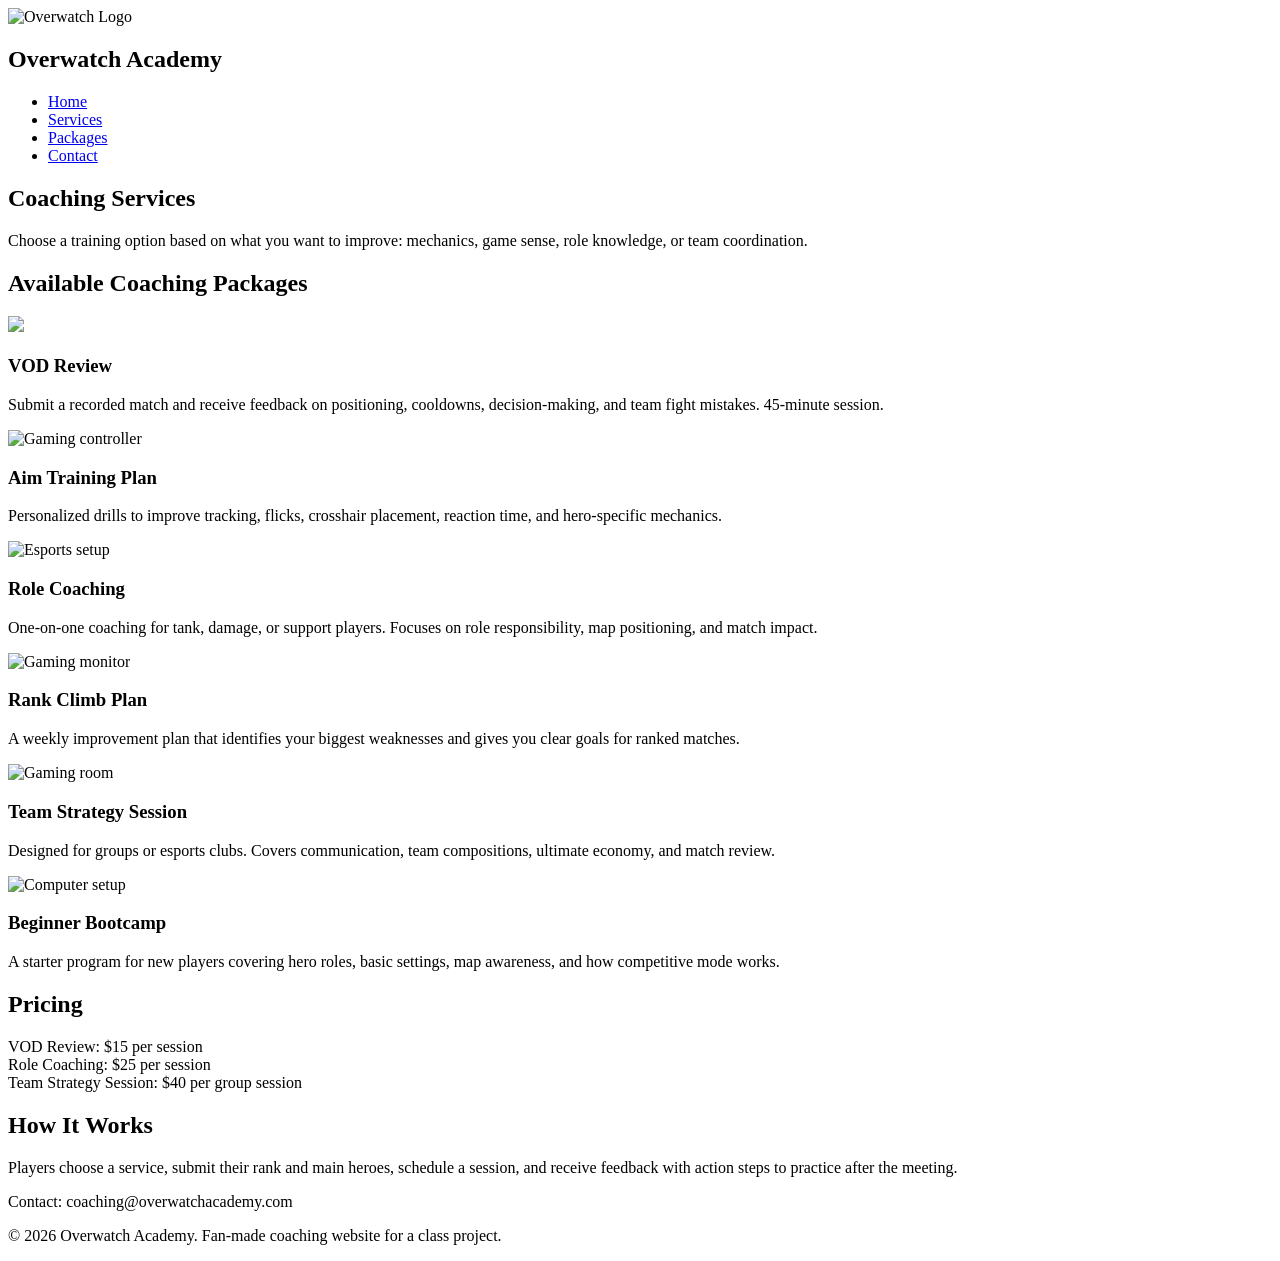
==== services.html @ f9496275 "Add files via upload" ====
<!DOCTYPE html>
<html lang="en">

  <head>
    <meta charset="UTF-8">
    <title>Overwatch Academy 2nd Page</title>
    <link rel="stylesheet" href=".style.css">

  </head>
    
  <body>
  <header class="header">
  <nav class="nav">
    <div class="logo-area">
  <img 
    src="https://upload.wikimedia.org/wikipedia/commons/5/55/Overwatch_circle_logo.svg" 
    alt="Overwatch Logo"
    class="ow-logo"
  >

  <h1 class="logo">Overwatch Academy</h1>
</div>
    <ul class="main-menu">
      <li><a href="index.html" target="_top">Home</a></li>
      <li><a href="services.html" target="_top">Services</a></li>
      <li><a href="#packages">Packages</a></li>
      <li><a href="#contact">Contact</a></li>
    </ul>
  </nav>
</header>

<section class="hero">
  <div class="hero-content">
    <h2>Coaching Services</h2>
    <p>Choose a training option based on what you want to improve: mechanics, game sense, role knowledge, or team coordination.</p>
  </div>
</section>

<main>
  <section id="packages" class="programs">
    <h2>Available Coaching Packages</h2>

    <div class="card-container">
      <div class="card">
        <img src="https://blz-contentstack-images.akamaized.net/v3/assets/blt2477dcaf4ebd440c/blta5830262a146aab0/638810315148880e83ab70d3/sombra-00.jpg">
        <h3>VOD Review</h3>
        <p>Submit a recorded match and receive feedback on positioning, cooldowns, decision-making, and team fight mistakes. 45-minute session.</p>
      </div>

      <div class="card">
        <img src="https://external-preview.redd.it/aim-training-but-its-actually-overwatch-v0-OXp5YnZybHNzZWpjMd-E8UQOuDQ3WhjSiUXm9Ry917g5w6PUkZgbggqOKc5L.png?format=pjpg&auto=webp&s=515f6a9f8e58b80543a42781dc963e6a74adfde8" alt="Gaming controller">
        <h3>Aim Training Plan</h3>
        <p>Personalized drills to improve tracking, flicks, crosshair placement, reaction time, and hero-specific mechanics.</p>
      </div>

      <div class="card">
        <img src="https://images.unsplash.com/photo-1560253023-3ec5d502959f?auto=format&fit=crop&w=900&q=80" alt="Esports setup">
        <h3>Role Coaching</h3>
        <p>One-on-one coaching for tank, damage, or support players. Focuses on role responsibility, map positioning, and match impact.</p>
      </div>
    </div>

    <div class="card-container second-row">
      <div class="card">
        <img src="https://bnetcmsus-a.akamaihd.net/cms/page_media/S246V9X6WM141707199114688.png" alt="Gaming monitor">
        <h3>Rank Climb Plan</h3>
        <p>A weekly improvement plan that identifies your biggest weaknesses and gives you clear goals for ranked matches.</p>
      </div>

      <div class="card">
        <img src="https://gladiatorboost.com/wp-content/uploads/2025/04/Overwatch-2-Stadium-Mode-Explained.jpg" alt="Gaming room">
        <h3>Team Strategy Session</h3>
        <p>Designed for groups or esports clubs. Covers communication, team compositions, ultimate economy, and match review.</p>
      </div>

      <div class="card">
        <img src="https://m.media-amazon.com/images/M/MV5BMDI2Yjc4ZWYtOWEwOC00MzJhLWJlYWMtMTIxMjc0N2QxMTRkXkEyXkFqcGc@._V1_.jpg" alt="Computer setup">
        <h3>Beginner Bootcamp</h3>
        <p>A starter program for new players covering hero roles, basic settings, map awareness, and how competitive mode works.</p>
      </div>
    </div>
  </section>

  <section class="content-row">
    <div class="text-card">
      <h2>Pricing</h2>
      <p>VOD Review: $15 per session<br>Role Coaching: $25 per session<br>Team Strategy Session: $40 per group session</p>
    </div>

    <div class="text-card">
      <h2>How It Works</h2>
      <p>Players choose a service, submit their rank and main heroes, schedule a session, and receive feedback with action steps to practice after the meeting.</p>
    </div>
  </section>
</main>

<footer id="contact" class="footer">
  <p>Contact: coaching@overwatchacademy.com</p>
  <p>© 2026 Overwatch Academy. Fan-made coaching website for a class project.</p>
</footer>
    
  </body>
  
</html>
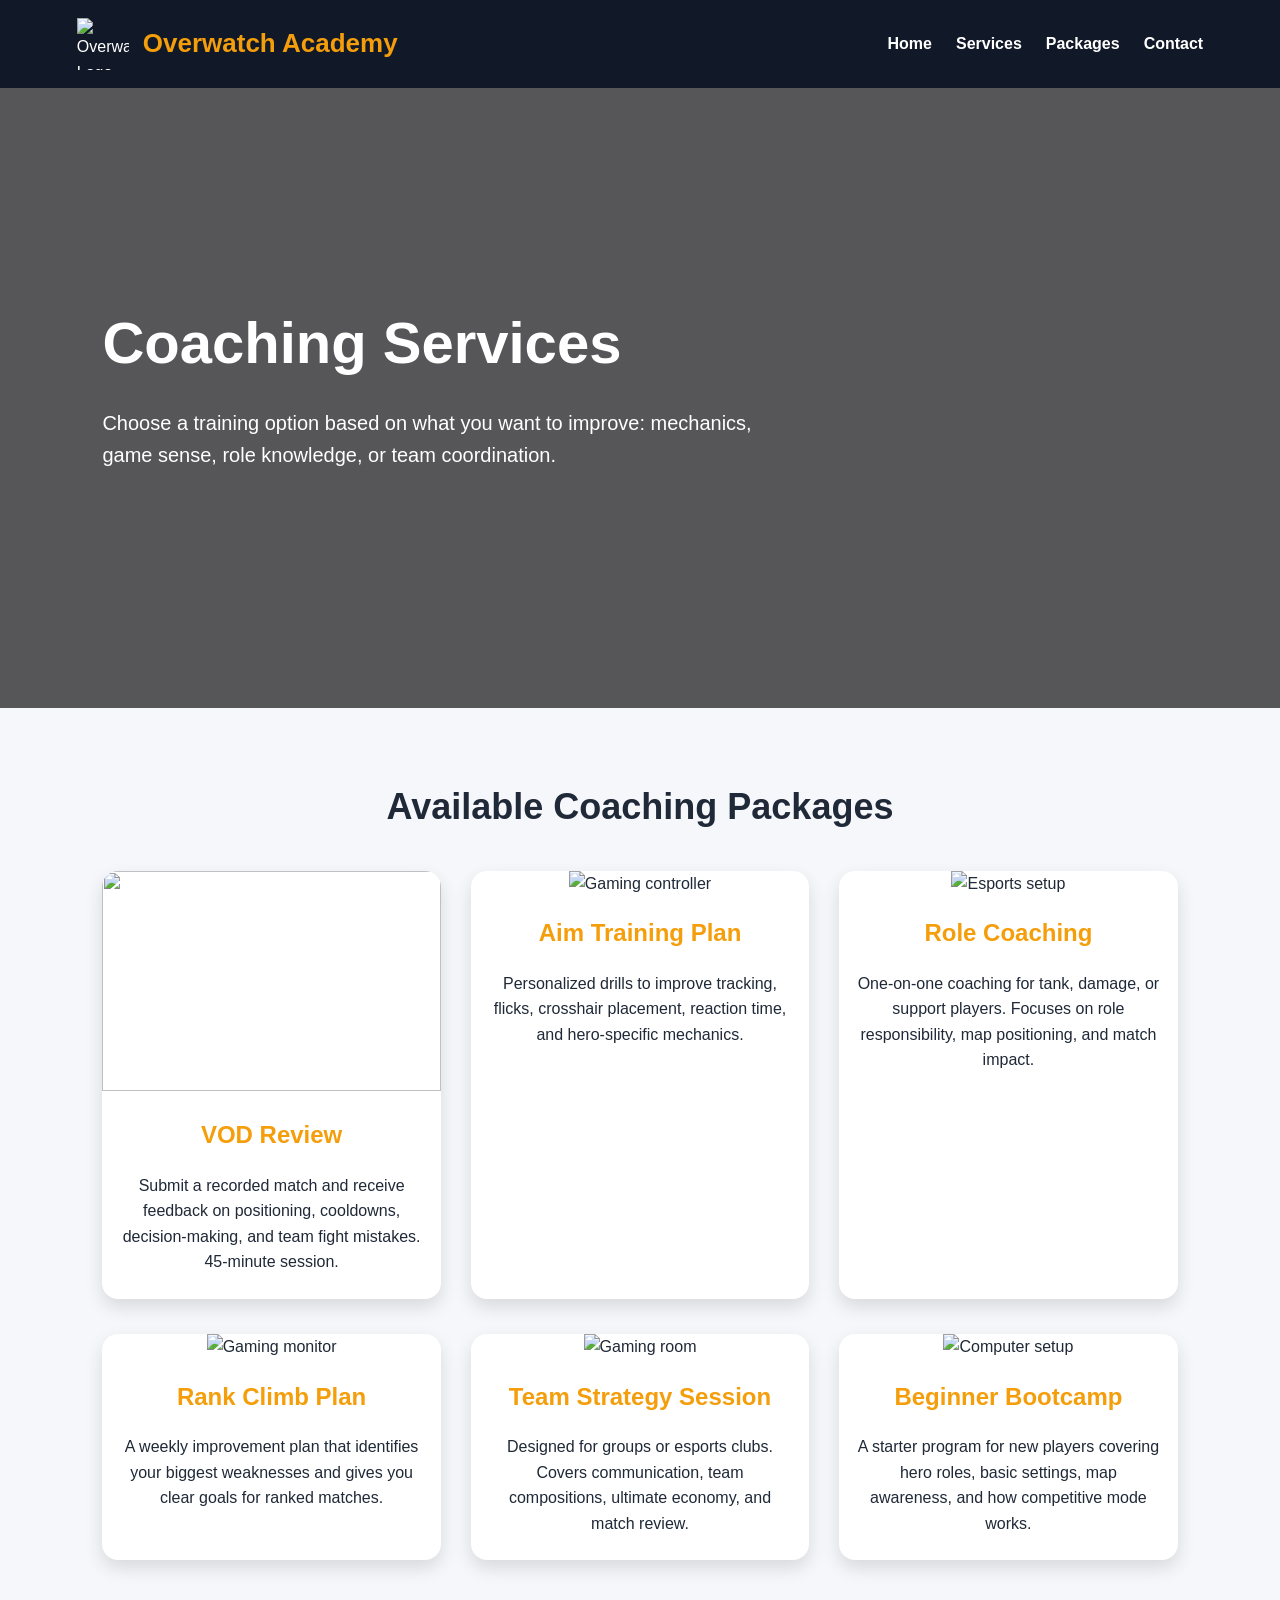
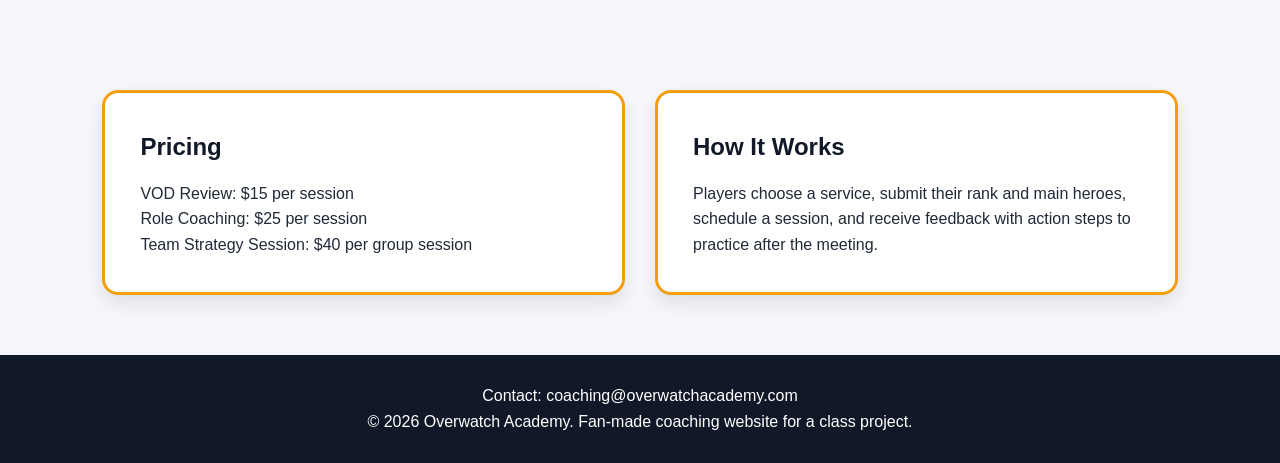
==== commit 2b51f866: "Add files via upload" ====
--- a/services.html
+++ b/services.html
@@ -4,7 +4,7 @@
   <head>
     <meta charset="UTF-8">
     <title>Overwatch Academy 2nd Page</title>
-    <link rel="stylesheet" href=".style.css">
+    <link rel="stylesheet" href="style.css">
 
   </head>
     
--- a/style.css
+++ b/style.css
@@ -0,0 +1,195 @@
+* {
+  margin: 0;
+  padding: 0;
+  box-sizing: border-box;
+}
+
+body {
+  font-family: Arial, sans-serif;
+  background: #f5f7fb;
+  color: #1f2937;
+  line-height: 1.6;
+}
+
+.header {
+  width: 100%;
+  background: #111827;
+  color: white;
+  padding: 18px 6%;
+  position: sticky;
+  top: 0;
+  z-index: 100;
+}
+
+.nav {
+  display: flex;
+  justify-content: space-between;
+  align-items: center;
+}
+
+.logo {
+  font-size: 26px;
+  color: #f59e0b;
+}
+
+.main-menu {
+  list-style: none;
+  display: flex;
+  gap: 24px;
+}
+
+.main-menu a {
+  color: white;
+  text-decoration: none;
+  font-weight: bold;
+}
+
+.main-menu a:hover {
+  color: #f59e0b;
+}
+
+.hero {
+  min-height: 620px;
+  background-image: linear-gradient(rgba(0,0,0,.65), rgba(0,0,0,.65)), url("https://wallpapercave.com/wp/wp1809699.jpg");
+  background-size: cover;
+  background-position: center;
+  display: flex;
+  align-items: center;
+  padding: 0 8%;
+  color: white;
+}
+
+.hero-content {
+  max-width: 650px;
+}
+
+.hero-content h2 {
+  font-size: 58px;
+  margin-bottom: 18px;
+}
+
+.hero-content p {
+  font-size: 20px;
+  margin-bottom: 28px;
+}
+
+.hero-button {
+  display: inline-block;
+  background: #f59e0b;
+  color: #111827;
+  padding: 14px 24px;
+  border-radius: 8px;
+  text-decoration: none;
+  font-weight: bold;
+}
+
+.intro {
+  padding: 70px 12%;
+  text-align: center;
+  background: white;
+}
+
+.intro h2,
+.programs h2 {
+  font-size: 36px;
+  margin-bottom: 18px;
+}
+
+.content-row {
+  display: flex;
+  gap: 30px;
+  padding: 60px 8%;
+}
+
+.text-card {
+  flex: 1;
+  background: white;
+  border: 3px solid #f59e0b;
+  border-radius: 16px;
+  padding: 35px;
+  box-shadow: 0 8px 18px rgba(0,0,0,.1);
+}
+
+.text-card h2 {
+  margin-bottom: 14px;
+  color: #111827;
+}
+
+.programs {
+  padding: 70px 8%;
+  text-align: center;
+}
+
+.card-container {
+  display: flex;
+  gap: 30px;
+  margin-top: 35px;
+}
+
+.card {
+  flex: 1;
+  background: white;
+  border-radius: 16px;
+  overflow: hidden;
+  box-shadow: 0 8px 18px rgba(0,0,0,.12);
+  transition: transform .3s;
+}
+
+.card:hover {
+  transform: translateY(-8px);
+}
+
+.card img {
+  width: 100%;
+  height: 220px;
+  object-fit: cover;
+}
+
+.card h3 {
+  color: #f59e0b;
+  font-size: 24px;
+  margin: 18px;
+}
+
+.card p {
+  padding: 0 18px 24px;
+}
+
+.footer {
+  background: #111827;
+  color: white;
+  text-align: center;
+  padding: 28px;
+}
+.logo-area {
+  display: flex;
+  align-items: center;
+  gap: 14px;
+}
+
+.ow-logo {
+  width: 52px;
+  height: 52px;
+}
+
+@media screen and (max-width: 800px) {
+  .nav,
+  .content-row,
+  .card-container {
+    flex-direction: column;
+  }
+
+  .main-menu {
+    flex-direction: column;
+    gap: 10px;
+    margin-top: 15px;
+  }
+
+  .hero-content h2 {
+    font-size: 38px;
+  }
+
+  .hero {
+    min-height: 500px;
+  }
+}
